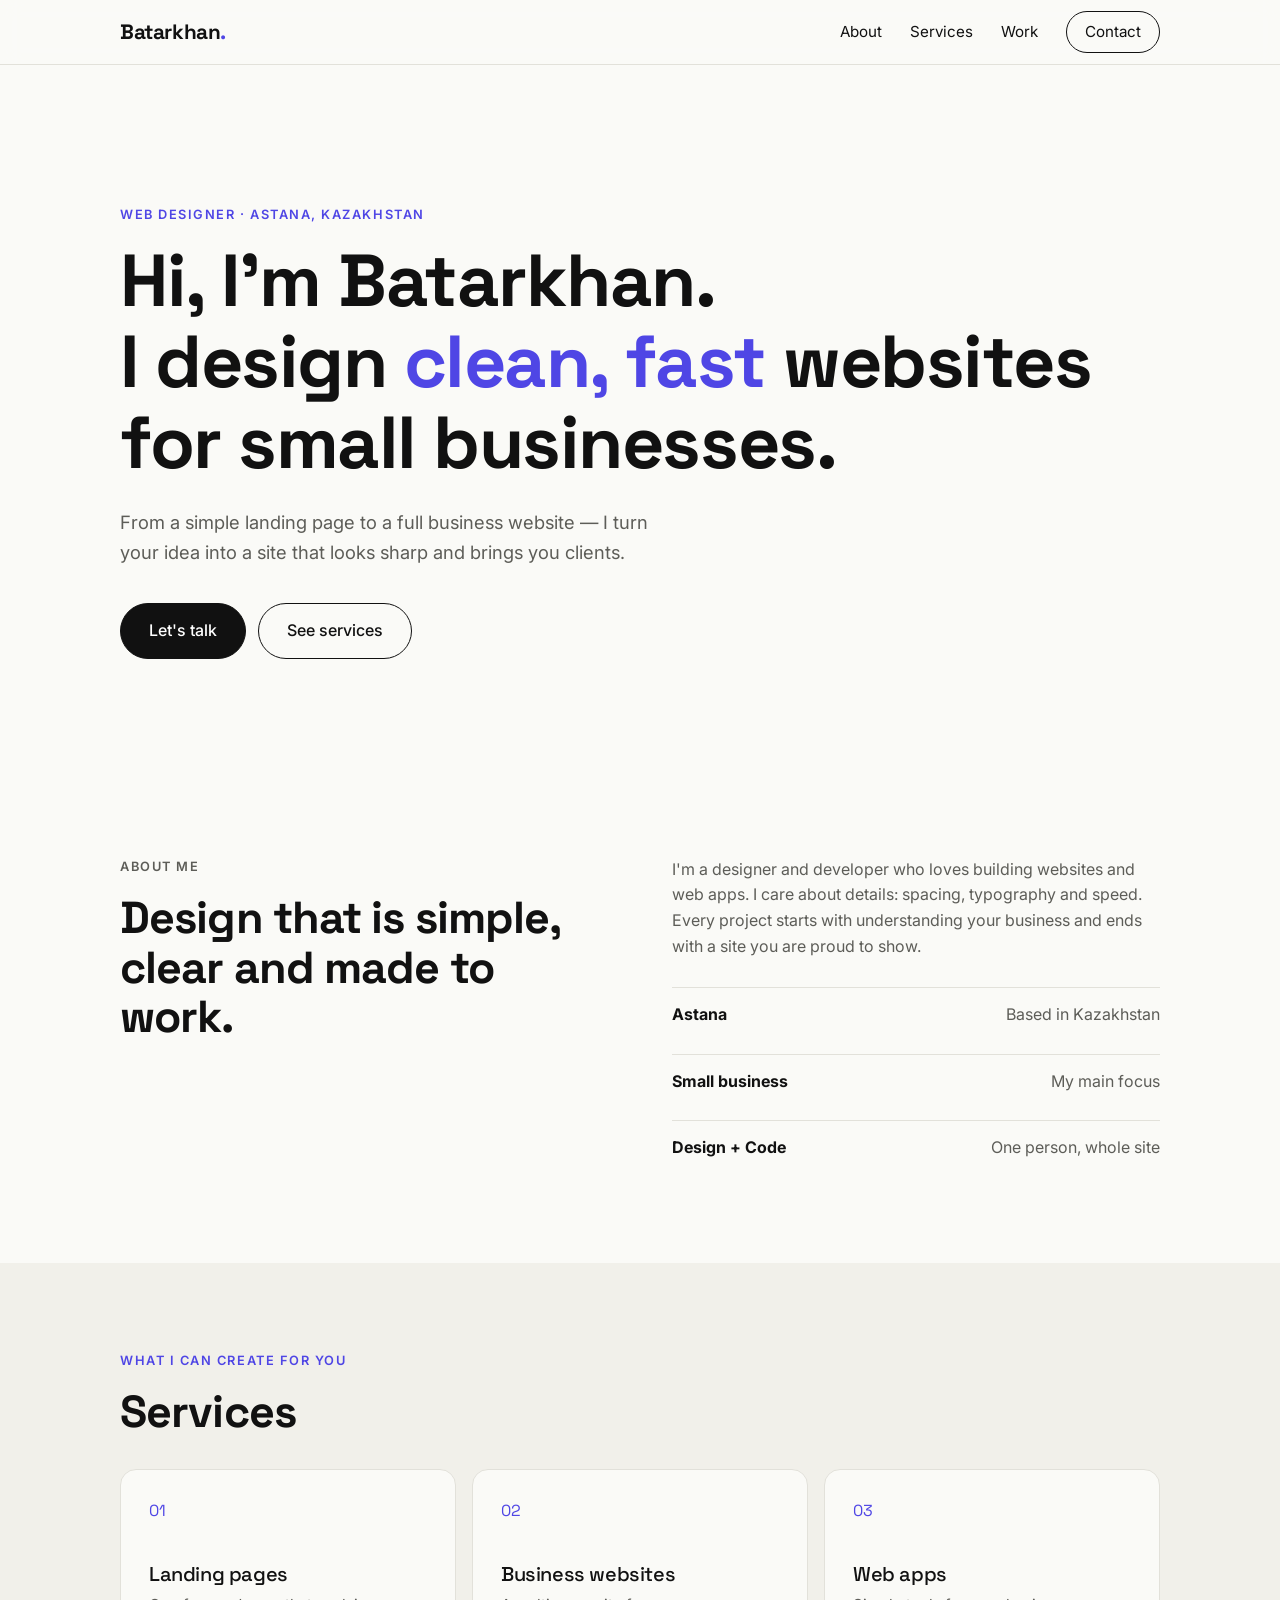
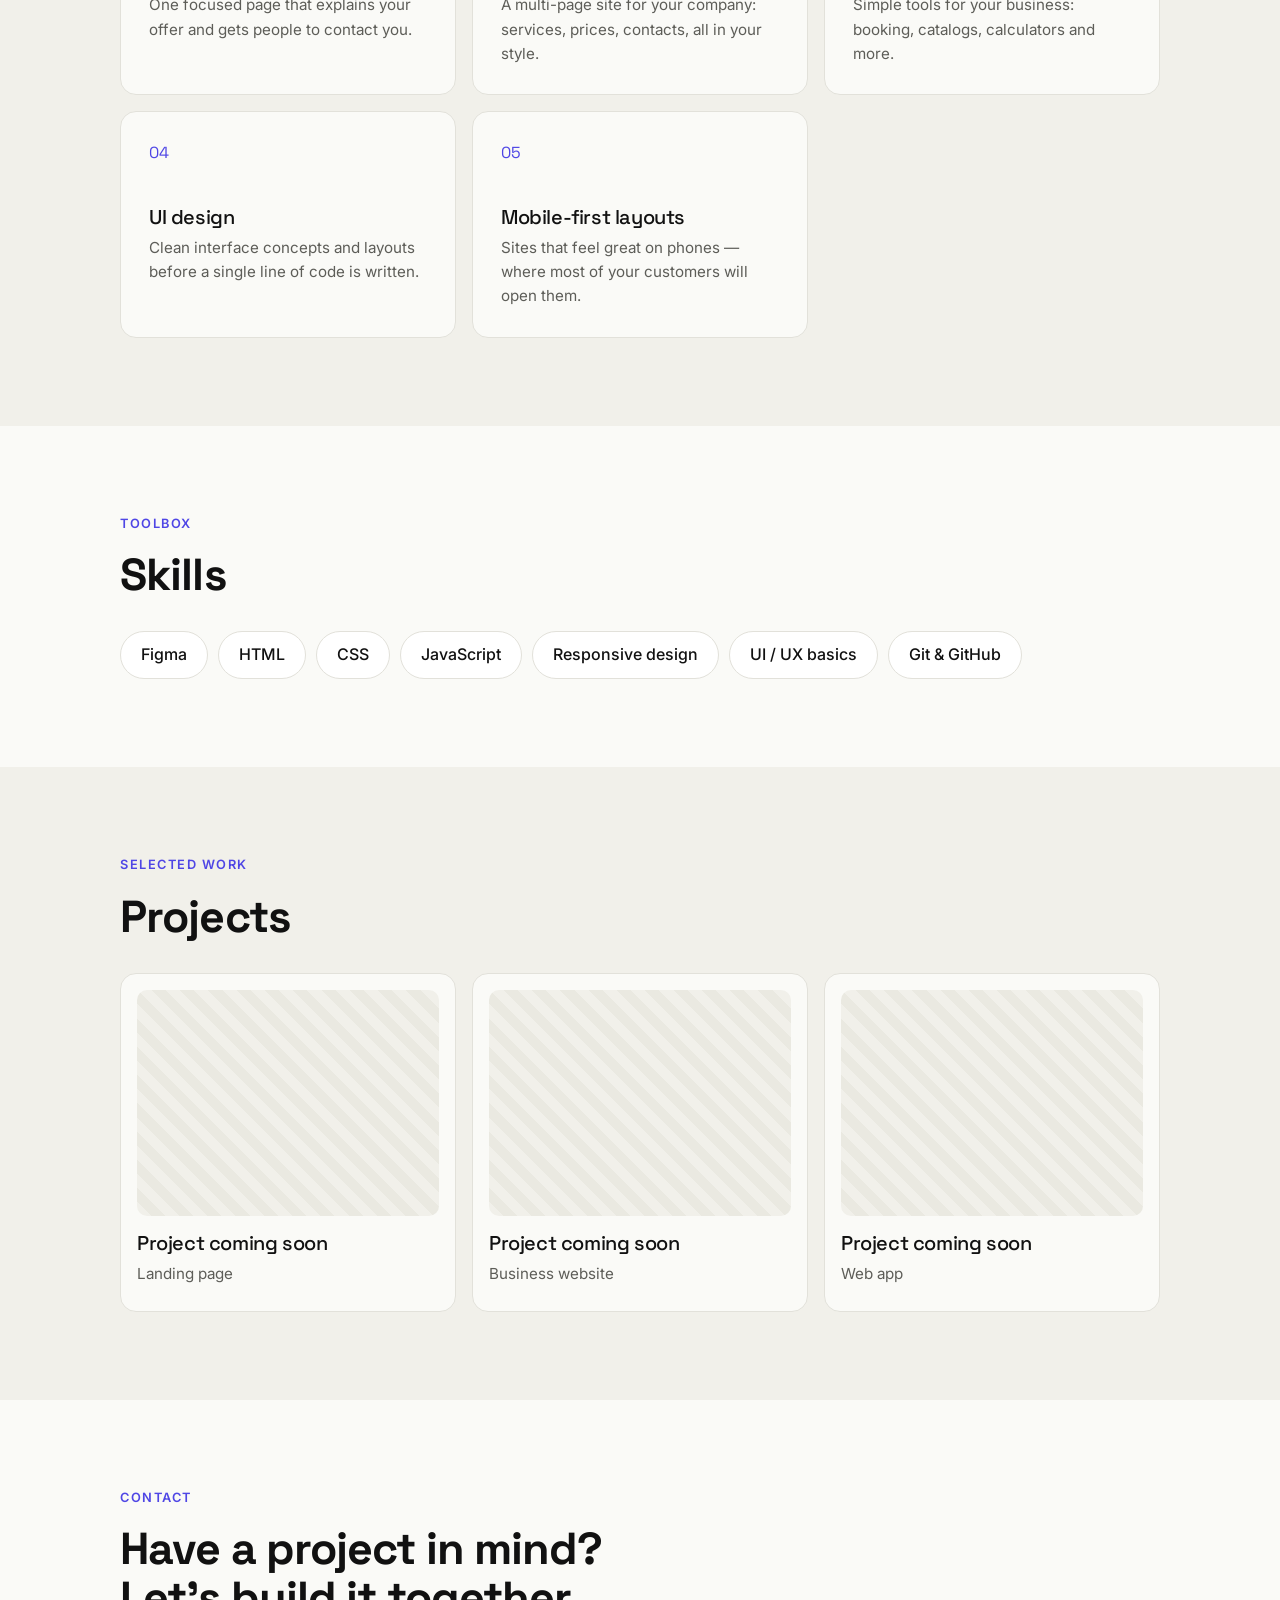
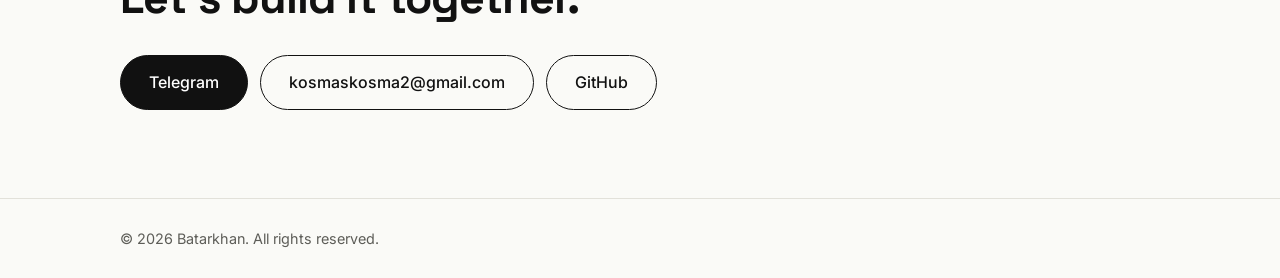
==== index.html @ ba90cd51 "Add files via upload" ====
<!DOCTYPE html>
<html lang="en">
<head>
  <meta charset="UTF-8">
  <meta name="viewport" content="width=device-width, initial-scale=1">
  <title>Batarkhan — Web Designer</title>
  <meta name="description" content="Batarkhan — web designer from Astana, Kazakhstan. Clean, fast websites for small businesses.">
  <link rel="preconnect" href="https://fonts.googleapis.com">
  <link rel="preconnect" href="https://fonts.gstatic.com" crossorigin>
  <link href="https://fonts.googleapis.com/css2?family=Inter:wght@400;500;600&family=Space+Grotesk:wght@500;700&display=swap" rel="stylesheet">
  <link rel="stylesheet" href="style.css">
</head>
<body>

  <header class="header">
    <div class="container header__inner">
      <a href="#top" class="logo">Batarkhan<span>.</span></a>
      <button class="burger" aria-label="Open menu" aria-expanded="false"><span></span><span></span></button>
      <nav class="nav" id="nav">
        <a href="#about">About</a>
        <a href="#services">Services</a>
        <a href="#work">Work</a>
        <a href="#contact" class="nav__cta">Contact</a>
      </nav>
    </div>
  </header>

  <main id="top">

    <!-- HERO -->
    <section class="hero">
      <div class="container">
        <p class="eyebrow reveal">Web designer · Astana, Kazakhstan</p>
        <h1 class="reveal">Hi, I'm Batarkhan.<br>I design <em>clean, fast</em> websites for small businesses.</h1>
        <p class="lead reveal">From a simple landing page to a full business website — I turn your idea into a site that looks sharp and brings you clients.</p>
        <div class="hero__buttons reveal">
          <a href="#contact" class="btn btn--primary">Let's talk</a>
          <a href="#services" class="btn btn--ghost">See services</a>
        </div>
      </div>
    </section>

    <!-- ABOUT -->
    <section class="section" id="about">
      <div class="container grid-2">
        <div class="reveal">
          <p class="eyebrow">About me</p>
          <h2>Design that is simple, clear and made to work.</h2>
        </div>
        <div class="reveal">
          <p>I'm a designer and developer who loves building websites and web apps. I care about details: spacing, typography and speed. Every project starts with understanding your business and ends with a site you are proud to show.</p>
          <ul class="facts">
            <li><strong>Astana</strong><span>Based in Kazakhstan</span></li>
            <li><strong>Small business</strong><span>My main focus</span></li>
            <li><strong>Design + Code</strong><span>One person, whole site</span></li>
          </ul>
        </div>
      </div>
    </section>

    <!-- SERVICES -->
    <section class="section section--alt" id="services">
      <div class="container">
        <p class="eyebrow reveal">What I can create for you</p>
        <h2 class="reveal">Services</h2>
        <div class="cards">
          <article class="card reveal"><span class="card__num">01</span><h3>Landing pages</h3><p>One focused page that explains your offer and gets people to contact you.</p></article>
          <article class="card reveal"><span class="card__num">02</span><h3>Business websites</h3><p>A multi-page site for your company: services, prices, contacts, all in your style.</p></article>
          <article class="card reveal"><span class="card__num">03</span><h3>Web apps</h3><p>Simple tools for your business: booking, catalogs, calculators and more.</p></article>
          <article class="card reveal"><span class="card__num">04</span><h3>UI design</h3><p>Clean interface concepts and layouts before a single line of code is written.</p></article>
          <article class="card reveal"><span class="card__num">05</span><h3>Mobile-first layouts</h3><p>Sites that feel great on phones — where most of your customers will open them.</p></article>
        </div>
      </div>
    </section>

    <!-- SKILLS -->
    <section class="section">
      <div class="container">
        <p class="eyebrow reveal">Toolbox</p>
        <h2 class="reveal">Skills</h2>
        <ul class="tags reveal">
          <li>Figma</li><li>HTML</li><li>CSS</li><li>JavaScript</li><li>Responsive design</li><li>UI / UX basics</li><li>Git &amp; GitHub</li>
        </ul>
      </div>
    </section>

    <!-- WORK -->
    <section class="section section--alt" id="work">
      <div class="container">
        <p class="eyebrow reveal">Selected work</p>
        <h2 class="reveal">Projects</h2>
        <div class="cards cards--work">
          <!-- TODO: replace these placeholders with real projects (image + title + link) -->
          <article class="work reveal"><div class="work__img"></div><h3>Project coming soon</h3><p>Landing page</p></article>
          <article class="work reveal"><div class="work__img"></div><h3>Project coming soon</h3><p>Business website</p></article>
          <article class="work reveal"><div class="work__img"></div><h3>Project coming soon</h3><p>Web app</p></article>
        </div>
      </div>
    </section>

    <!-- CONTACT -->
    <section class="section contact" id="contact">
      <div class="container">
        <p class="eyebrow reveal">Contact</p>
        <h2 class="reveal">Have a project in mind?<br>Let's build it together.</h2>
        <div class="contact__links reveal">
          <!-- TODO: put your real Telegram and GitHub links instead of "#" -->
          <a href="#" class="btn btn--primary">Telegram</a>
          <a href="mailto:kosmaskosma2@gmail.com" class="btn btn--ghost">kosmaskosma2@gmail.com</a>
          <a href="#" class="btn btn--ghost">GitHub</a>
        </div>
      </div>
    </section>
  </main>

  <footer class="footer">
    <div class="container">© 2026 Batarkhan. All rights reserved.</div>
  </footer>

  <script src="script.js"></script>
</body>
</html>
---- style.css ----
:root {
  --bg: #fafaf7;
  --bg-alt: #f1f0ea;
  --text: #111111;
  --muted: #5d5d58;
  --line: #e2e1da;
  --accent: #4f46e5;
  --radius: 16px;
}

* { box-sizing: border-box; margin: 0; padding: 0; }
html { scroll-behavior: smooth; scroll-padding-top: 72px; }
body {
  font-family: 'Inter', system-ui, sans-serif;
  background: var(--bg);
  color: var(--text);
  line-height: 1.6;
  -webkit-font-smoothing: antialiased;
}
a { color: inherit; text-decoration: none; }
ul { list-style: none; }

.container { width: 100%; max-width: 1080px; margin: 0 auto; padding: 0 20px; }

h1, h2, h3, .logo { font-family: 'Space Grotesk', 'Inter', sans-serif; line-height: 1.1; letter-spacing: -0.02em; }
h1 { font-size: clamp(2.2rem, 7vw, 4.6rem); font-weight: 700; }
h1 em { font-style: normal; color: var(--accent); }
h2 { font-size: clamp(1.7rem, 4.5vw, 2.8rem); font-weight: 700; margin-bottom: 32px; }
h3 { font-size: 1.25rem; font-weight: 500; margin-bottom: 8px; }

.eyebrow { font-size: .8rem; text-transform: uppercase; letter-spacing: .12em; color: var(--accent); font-weight: 600; margin-bottom: 16px; }
.lead { font-size: 1.15rem; color: var(--muted); max-width: 560px; margin-top: 24px; }

/* Header */
.header { position: sticky; top: 0; z-index: 10; background: rgba(250,250,247,.88); backdrop-filter: blur(10px); border-bottom: 1px solid var(--line); }
.header__inner { display: flex; align-items: center; justify-content: space-between; height: 64px; }
.logo { font-size: 1.3rem; font-weight: 700; }
.logo span { color: var(--accent); }
.nav { display: flex; gap: 28px; align-items: center; font-size: .95rem; }
.nav a:hover { color: var(--accent); }
.nav__cta { padding: 8px 18px; border: 1px solid var(--text); border-radius: 999px; }
.nav__cta:hover { background: var(--text); color: #fff !important; }

.burger { display: none; background: none; border: 0; width: 32px; height: 32px; cursor: pointer; position: relative; }
.burger span { position: absolute; left: 4px; right: 4px; height: 2px; background: var(--text); transition: .25s; }
.burger span:first-child { top: 11px; }
.burger span:last-child { top: 19px; }
.burger[aria-expanded="true"] span:first-child { top: 15px; transform: rotate(45deg); }
.burger[aria-expanded="true"] span:last-child { top: 15px; transform: rotate(-45deg); }

/* Buttons */
.btn { display: inline-block; padding: 14px 28px; border-radius: 999px; font-weight: 500; border: 1px solid var(--text); transition: .2s; }
.btn--primary { background: var(--text); color: #fff; }
.btn--primary:hover { background: var(--accent); border-color: var(--accent); transform: translateY(-2px); }
.btn--ghost:hover { background: var(--text); color: #fff; transform: translateY(-2px); }

/* Sections */
.hero { padding: 96px 0 80px; }
.hero__buttons { display: flex; flex-wrap: wrap; gap: 12px; margin-top: 36px; }
.section { padding: 88px 0; }
.section--alt { background: var(--bg-alt); }
.grid-2 { display: grid; gap: 32px; grid-template-columns: 1fr; }
.grid-2 h2 { margin-bottom: 0; }
.grid-2 p { color: var(--muted); }

.facts { display: grid; gap: 12px; margin-top: 28px; }
.facts li { display: flex; justify-content: space-between; gap: 12px; padding: 14px 0; border-top: 1px solid var(--line); }
.facts span { color: var(--muted); }

/* Cards */
.cards { display: grid; gap: 16px; grid-template-columns: 1fr; }
.card, .work { background: var(--bg); border: 1px solid var(--line); border-radius: var(--radius); padding: 28px; transition: .25s; }
.card:hover, .work:hover { transform: translateY(-4px); border-color: var(--accent); box-shadow: 0 12px 30px rgba(79,70,229,.08); }
.card__num { display: block; color: var(--accent); font-family: 'Space Grotesk', sans-serif; margin-bottom: 40px; }
.card p, .work p { color: var(--muted); font-size: .95rem; }
.work { padding: 16px 16px 24px; }
.work__img { aspect-ratio: 4/3; border-radius: 10px; margin-bottom: 16px; background: repeating-linear-gradient(45deg, var(--bg-alt), var(--bg-alt) 10px, #eae9e1 10px, #eae9e1 20px); }

.tags { display: flex; flex-wrap: wrap; gap: 10px; }
.tags li { padding: 10px 20px; border: 1px solid var(--line); border-radius: 999px; background: #fff; font-weight: 500; }

/* Contact */
.contact__links { display: flex; flex-wrap: wrap; gap: 12px; margin-top: 8px; }
.footer { padding: 28px 0; border-top: 1px solid var(--line); color: var(--muted); font-size: .9rem; }

/* Scroll animation */
.reveal { opacity: 0; transform: translateY(24px); transition: opacity .7s ease, transform .7s ease; }
.reveal.visible { opacity: 1; transform: none; }
@media (prefers-reduced-motion: reduce) { .reveal { opacity: 1; transform: none; transition: none; } html { scroll-behavior: auto; } }

/* Tablet+ */
@media (min-width: 720px) {
  .grid-2 { grid-template-columns: 1fr 1fr; gap: 64px; }
  .cards { grid-template-columns: repeat(2, 1fr); }
  .cards--work { grid-template-columns: repeat(3, 1fr); }
  .hero { padding: 140px 0 110px; }
}
@media (min-width: 960px) { .cards:not(.cards--work) { grid-template-columns: repeat(3, 1fr); } }

/* Mobile menu */
@media (max-width: 719px) {
  .burger { display: block; }
  .nav { position: absolute; top: 64px; left: 0; right: 0; flex-direction: column; align-items: flex-start; gap: 0; background: var(--bg); border-bottom: 1px solid var(--line); padding: 8px 20px 20px; display: none; }
  .nav.open { display: flex; }
  .nav a { padding: 12px 0; width: 100%; }
  .nav__cta { border: 0; border-radius: 0; padding: 12px 0; }
}
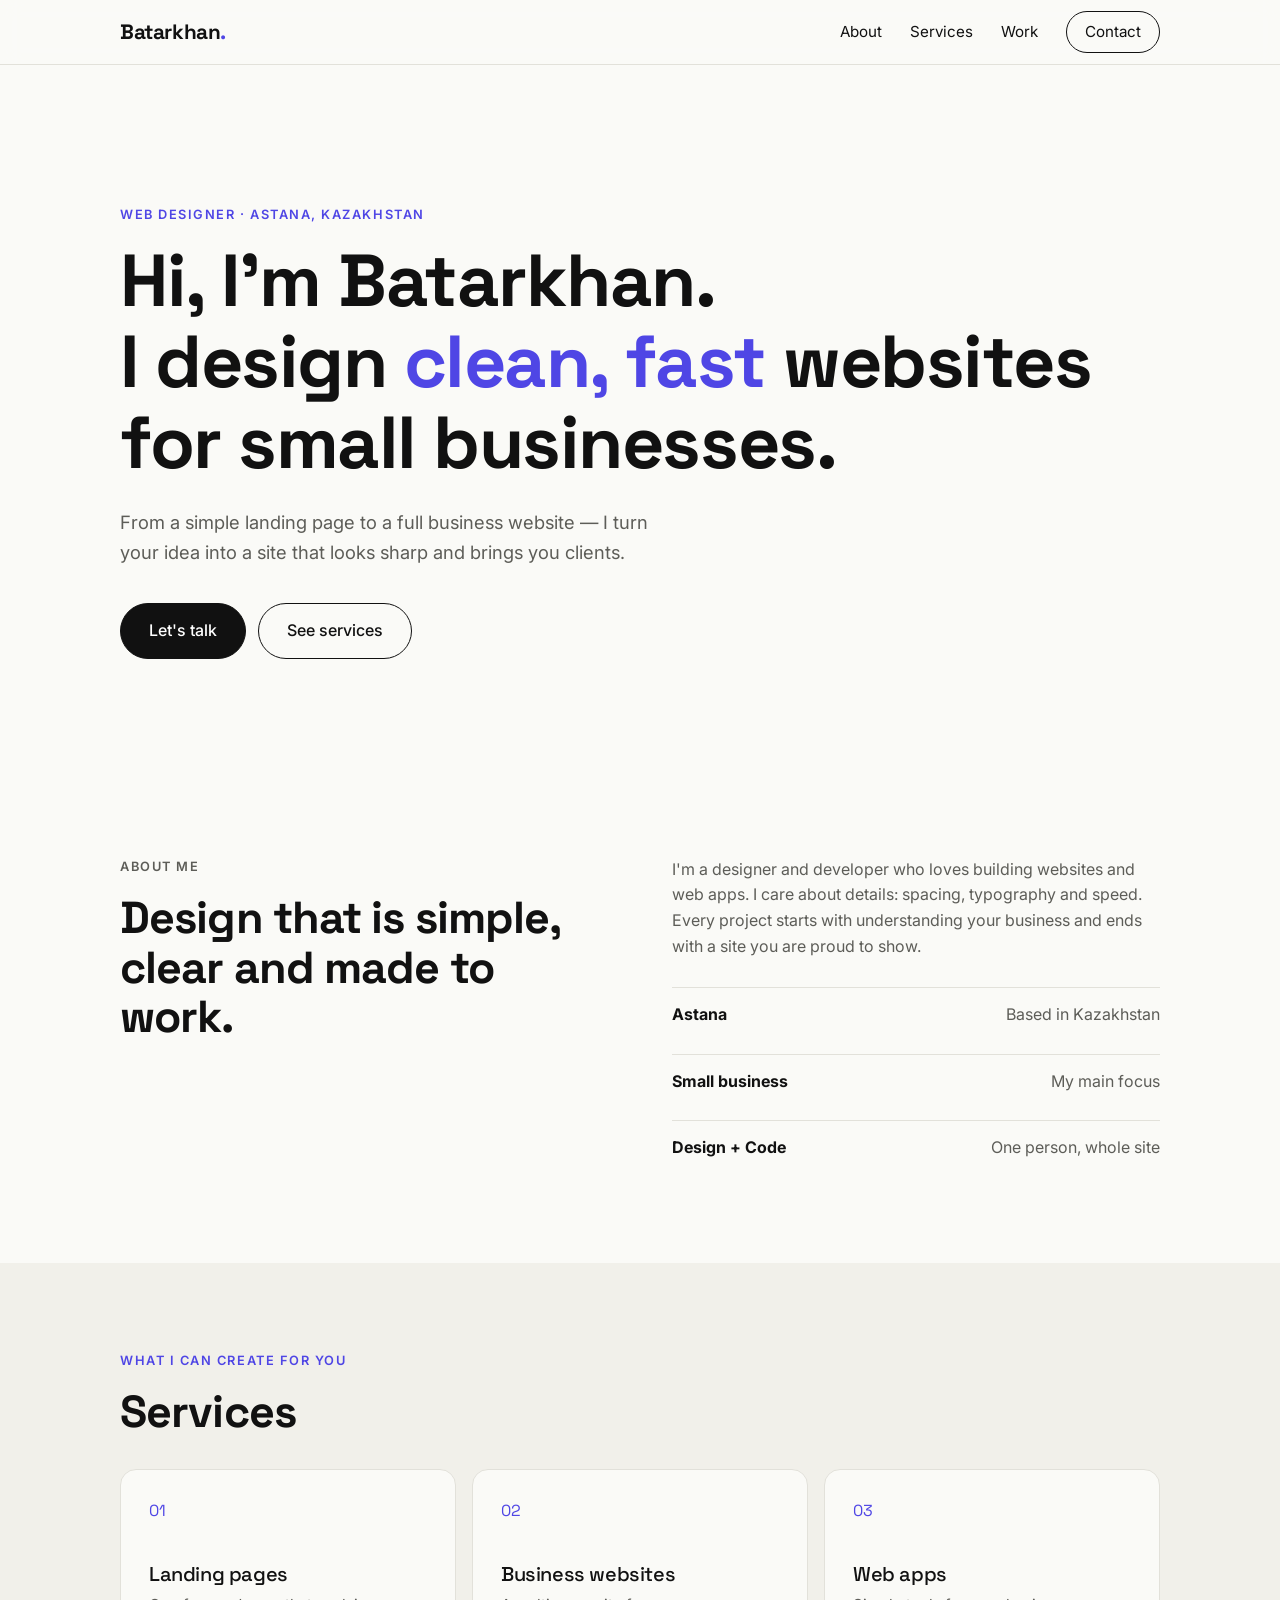
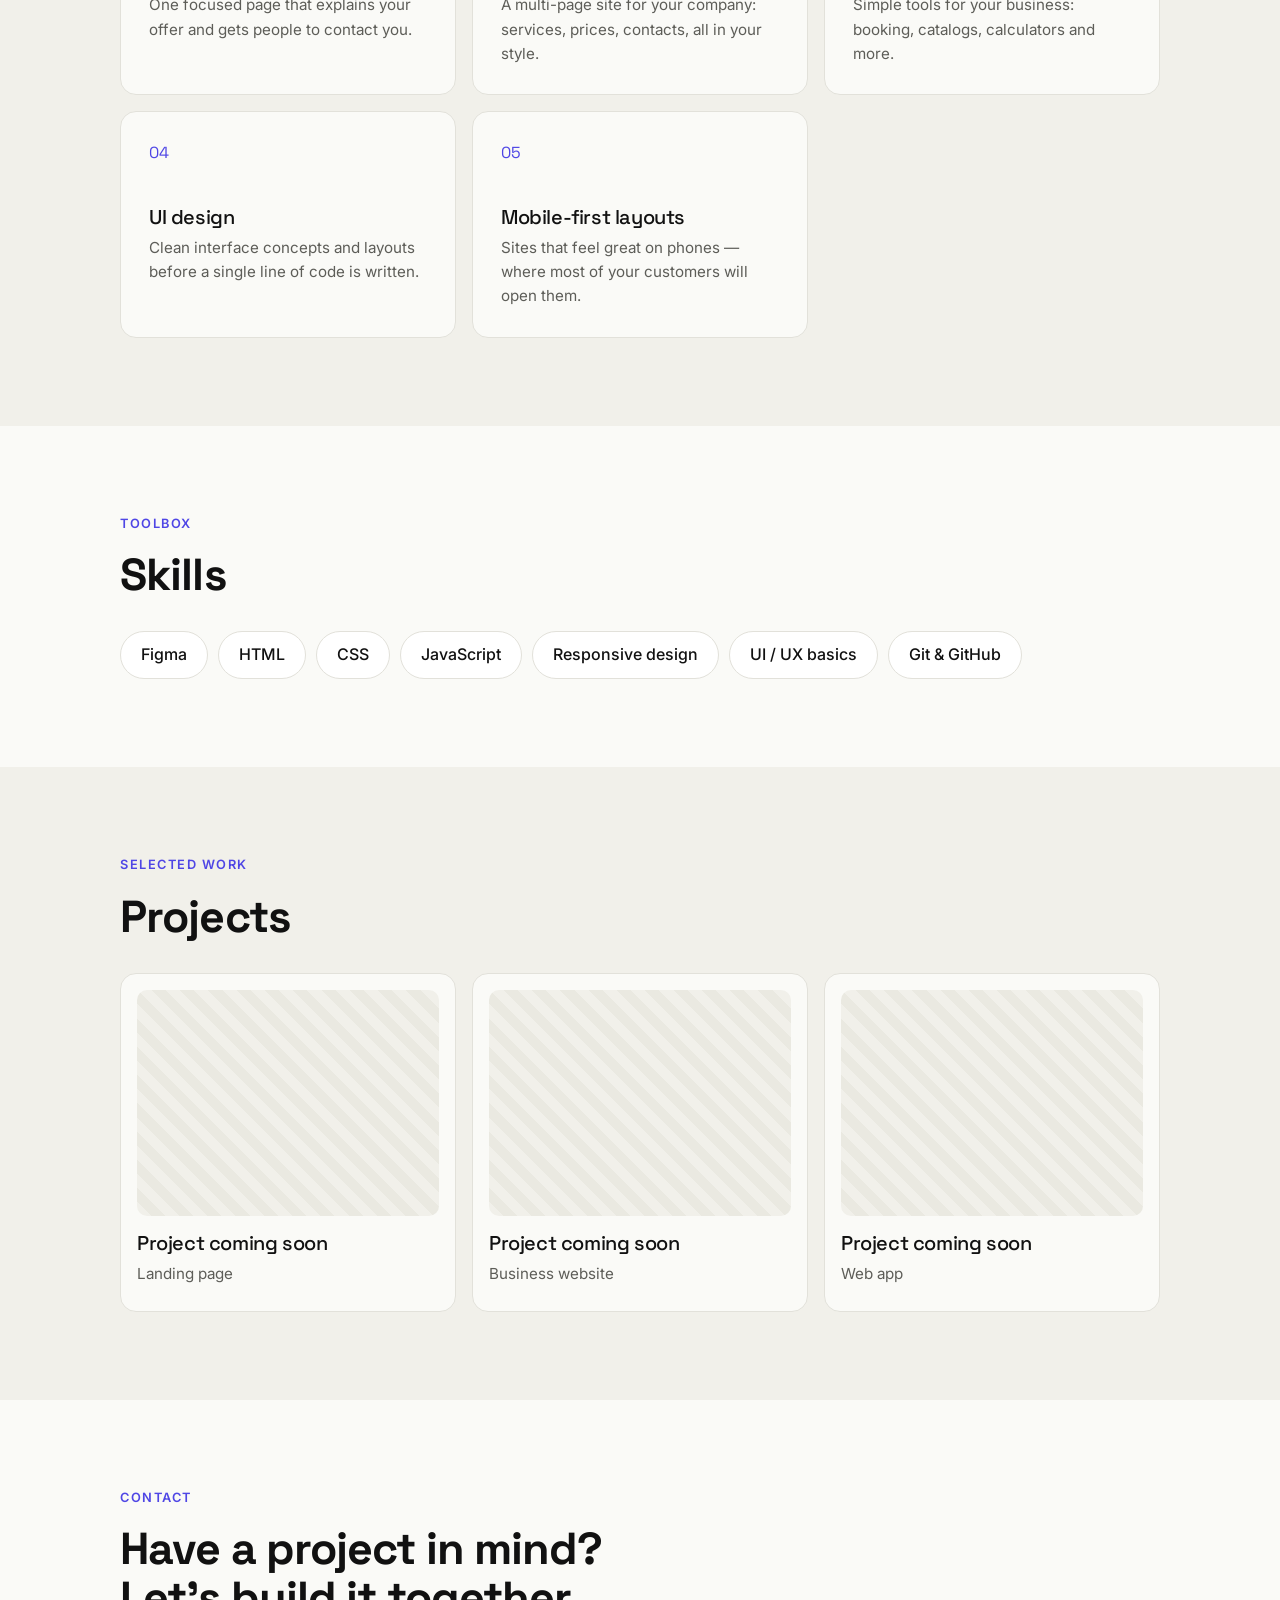
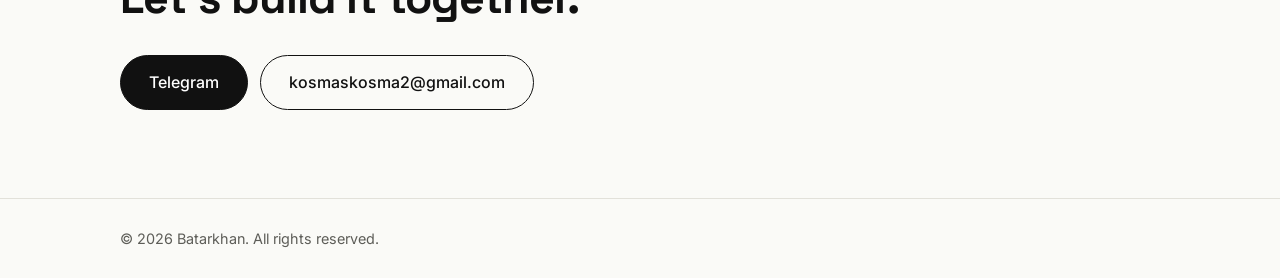
==== commit e4ad2b8e: "Update index.html" ====
--- a/index.html
+++ b/index.html
@@ -104,10 +104,8 @@
         <p class="eyebrow reveal">Contact</p>
         <h2 class="reveal">Have a project in mind?<br>Let's build it together.</h2>
         <div class="contact__links reveal">
-          <!-- TODO: put your real Telegram and GitHub links instead of "#" -->
-          <a href="#" class="btn btn--primary">Telegram</a>
+          <a href="https://t.me/mew_maw01" class="btn btn--primary" target="_blank" rel="noopener">Telegram</a>
           <a href="mailto:kosmaskosma2@gmail.com" class="btn btn--ghost">kosmaskosma2@gmail.com</a>
-          <a href="#" class="btn btn--ghost">GitHub</a>
         </div>
       </div>
     </section>
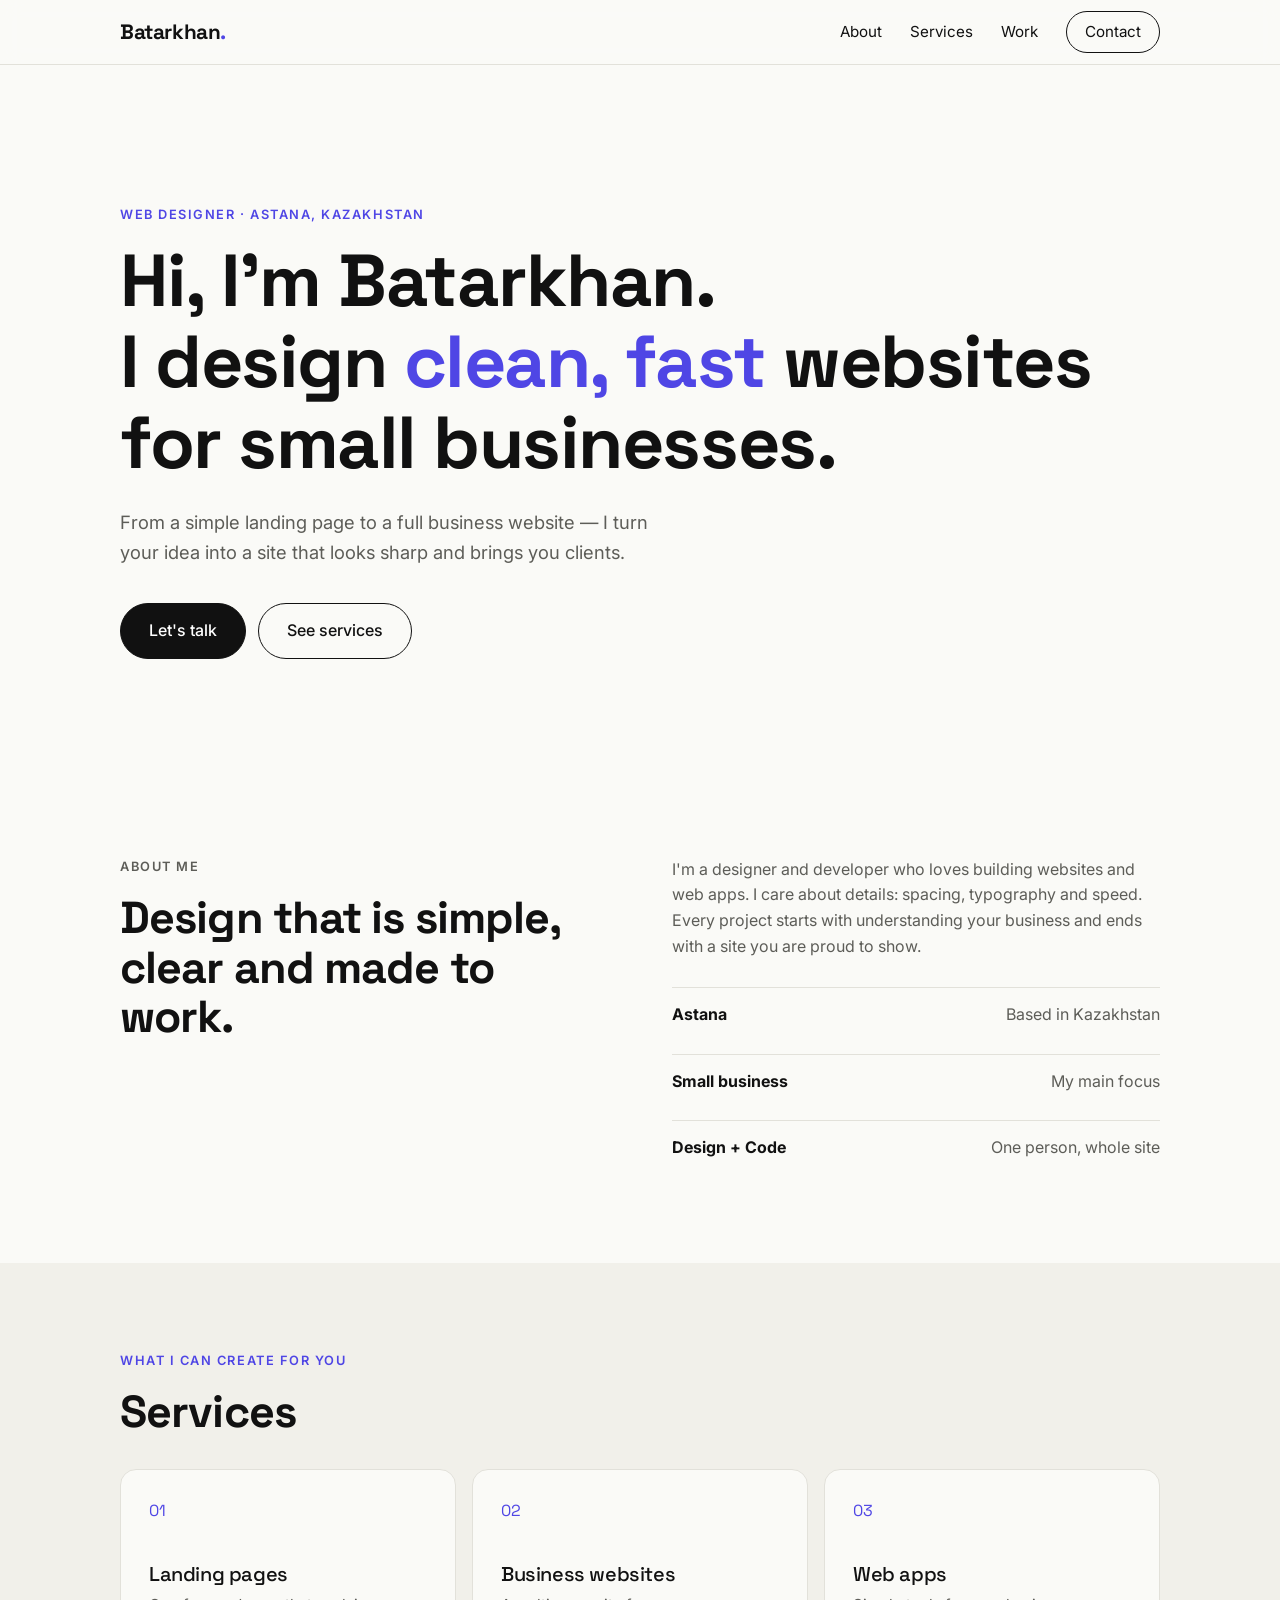
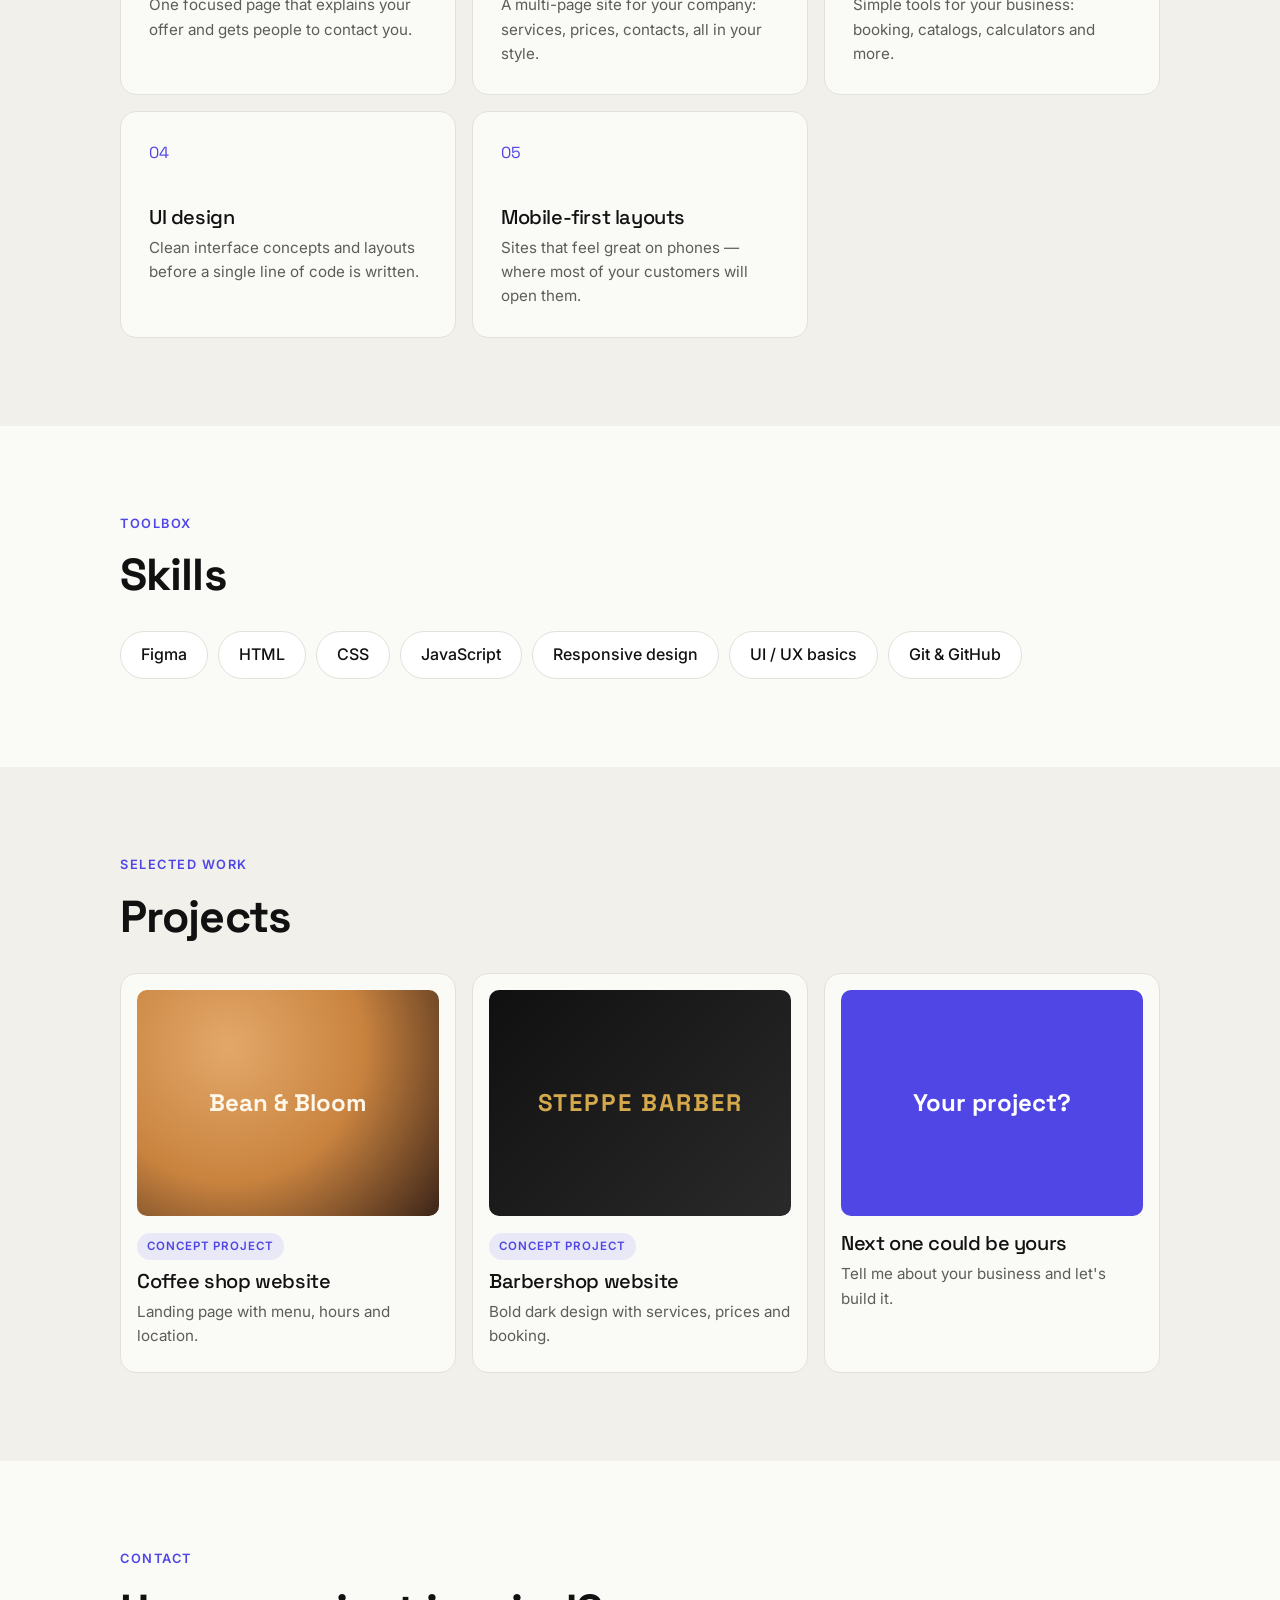
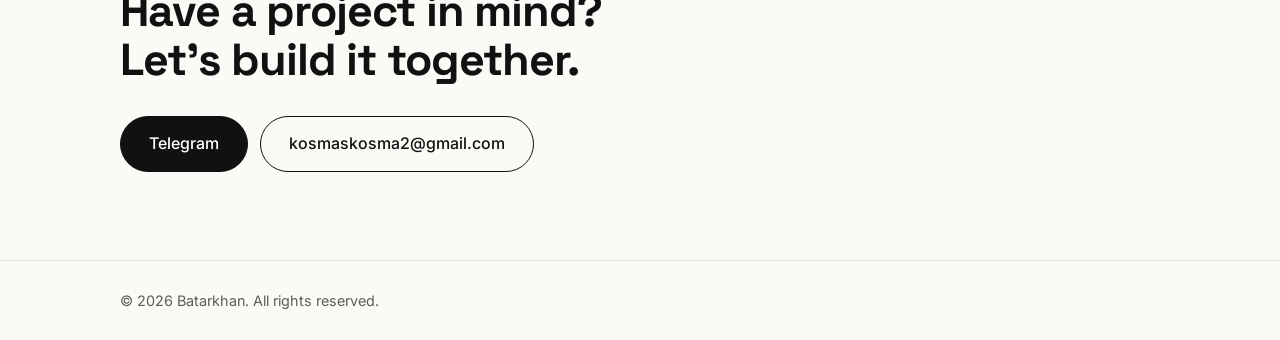
==== commit b06fe4bb: "Update index.html" ====
--- a/index.html
+++ b/index.html
@@ -90,10 +90,20 @@
         <p class="eyebrow reveal">Selected work</p>
         <h2 class="reveal">Projects</h2>
         <div class="cards cards--work">
-          <!-- TODO: replace these placeholders with real projects (image + title + link) -->
-          <article class="work reveal"><div class="work__img"></div><h3>Project coming soon</h3><p>Landing page</p></article>
-          <article class="work reveal"><div class="work__img"></div><h3>Project coming soon</h3><p>Business website</p></article>
-          <article class="work reveal"><div class="work__img"></div><h3>Project coming soon</h3><p>Web app</p></article>
+          <a class="work reveal" href="demos/coffee.html" target="_blank" rel="noopener">
+            <div class="work__img work__img--coffee"><span>Bean &amp; Bloom</span></div>
+            <span class="badge">Concept project</span>
+            <h3>Coffee shop website</h3><p>Landing page with menu, hours and location.</p>
+          </a>
+          <a class="work reveal" href="demos/barber.html" target="_blank" rel="noopener">
+            <div class="work__img work__img--barber"><span>Steppe Barber</span></div>
+            <span class="badge">Concept project</span>
+            <h3>Barbershop website</h3><p>Bold dark design with services, prices and booking.</p>
+          </a>
+          <a class="work work--cta reveal" href="#contact">
+            <div class="work__img work__img--cta"><span>Your project?</span></div>
+            <h3>Next one could be yours</h3><p>Tell me about your business and let's build it.</p>
+          </a>
         </div>
       </div>
     </section>
--- a/style.css
+++ b/style.css
@@ -76,6 +76,13 @@
 .work { padding: 16px 16px 24px; }
 .work__img { aspect-ratio: 4/3; border-radius: 10px; margin-bottom: 16px; background: repeating-linear-gradient(45deg, var(--bg-alt), var(--bg-alt) 10px, #eae9e1 10px, #eae9e1 20px); }
 
+.work { display: block; }
+.work__img { display: grid; place-items: center; font-family: 'Space Grotesk', sans-serif; font-size: 1.5rem; font-weight: 700; text-align: center; padding: 12px; }
+.work__img--coffee { background: radial-gradient(circle at 30% 25%, #e3a869, #c9833f 50%, #3b2418); color: #fff7ea; }
+.work__img--barber { background: linear-gradient(135deg, #101010, #2a2a2a); color: #d4a84b; text-transform: uppercase; letter-spacing: .08em; }
+.work__img--cta { background: var(--accent); color: #fff; }
+.badge { display: inline-block; font-size: .72rem; font-weight: 600; text-transform: uppercase; letter-spacing: .08em; color: var(--accent); background: rgba(79,70,229,.1); padding: 4px 10px; border-radius: 999px; margin-bottom: 10px; }
+
 .tags { display: flex; flex-wrap: wrap; gap: 10px; }
 .tags li { padding: 10px 20px; border: 1px solid var(--line); border-radius: 999px; background: #fff; font-weight: 500; }
 
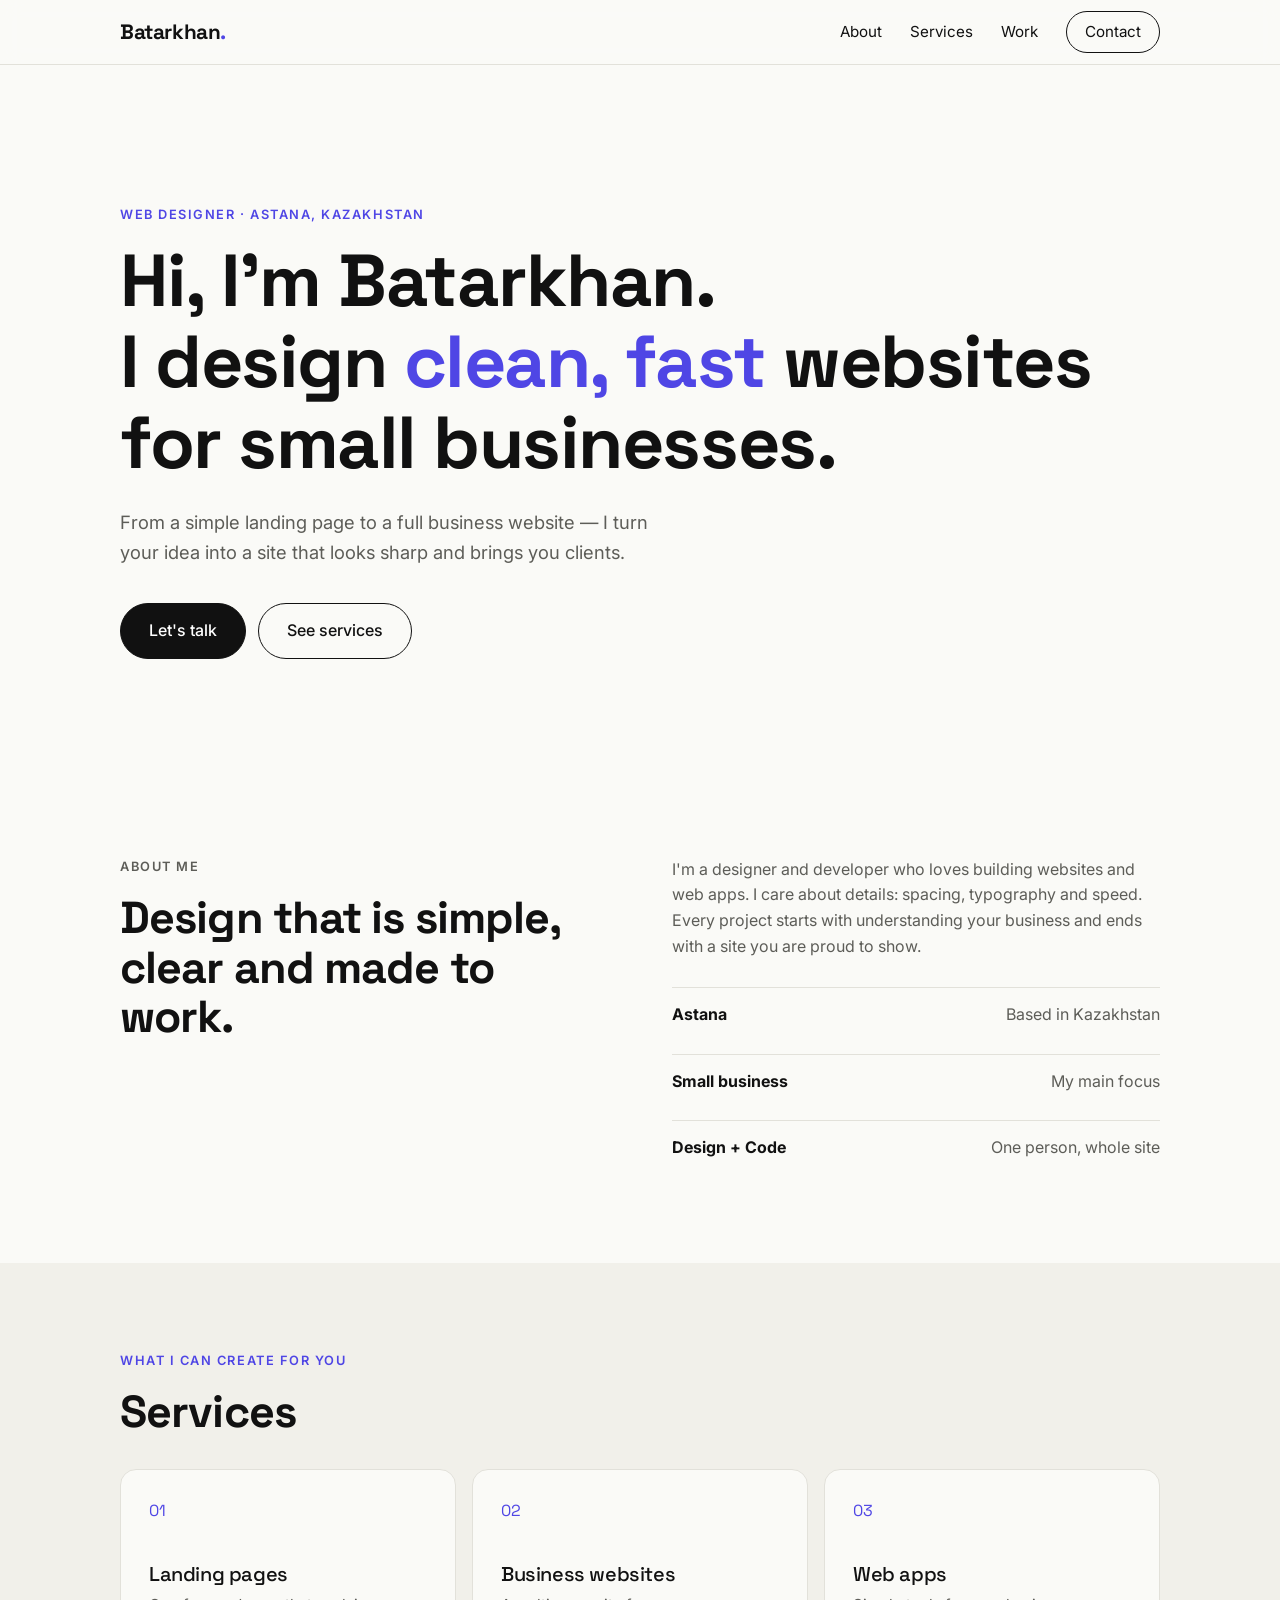
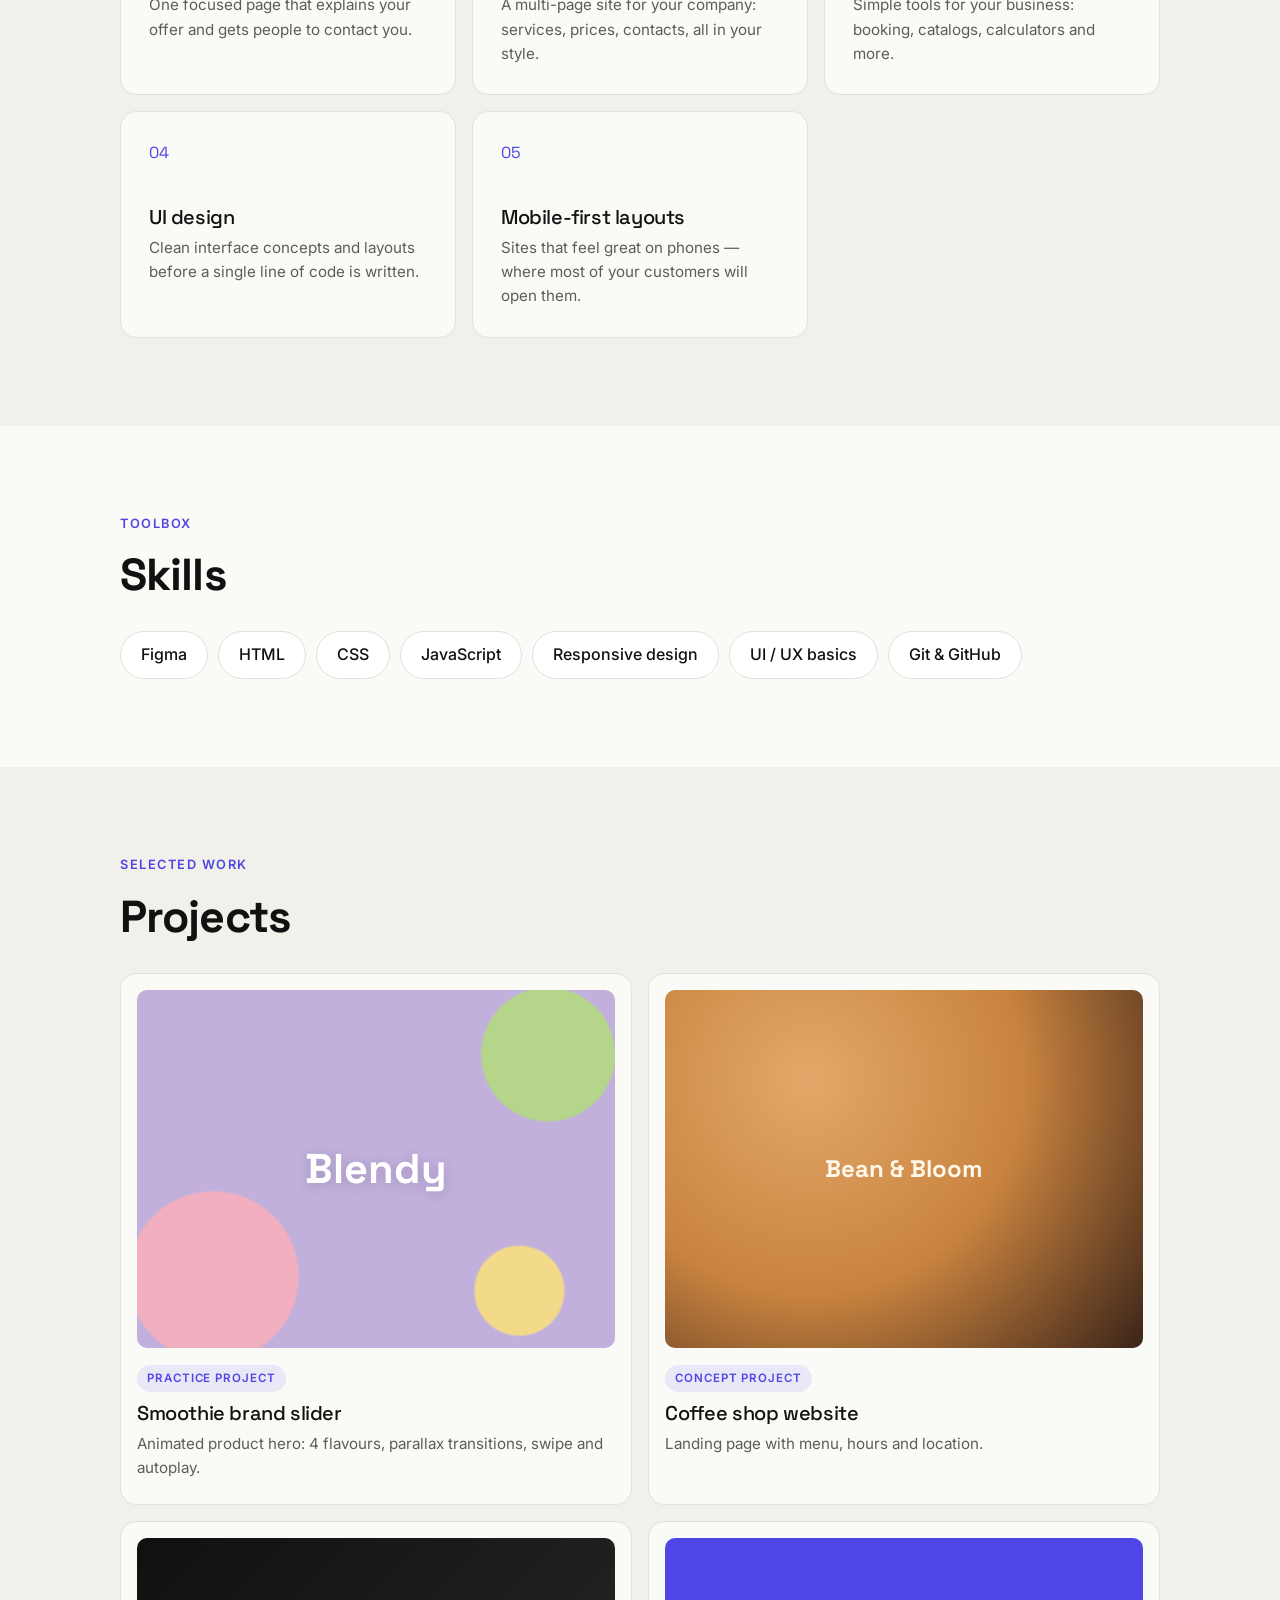
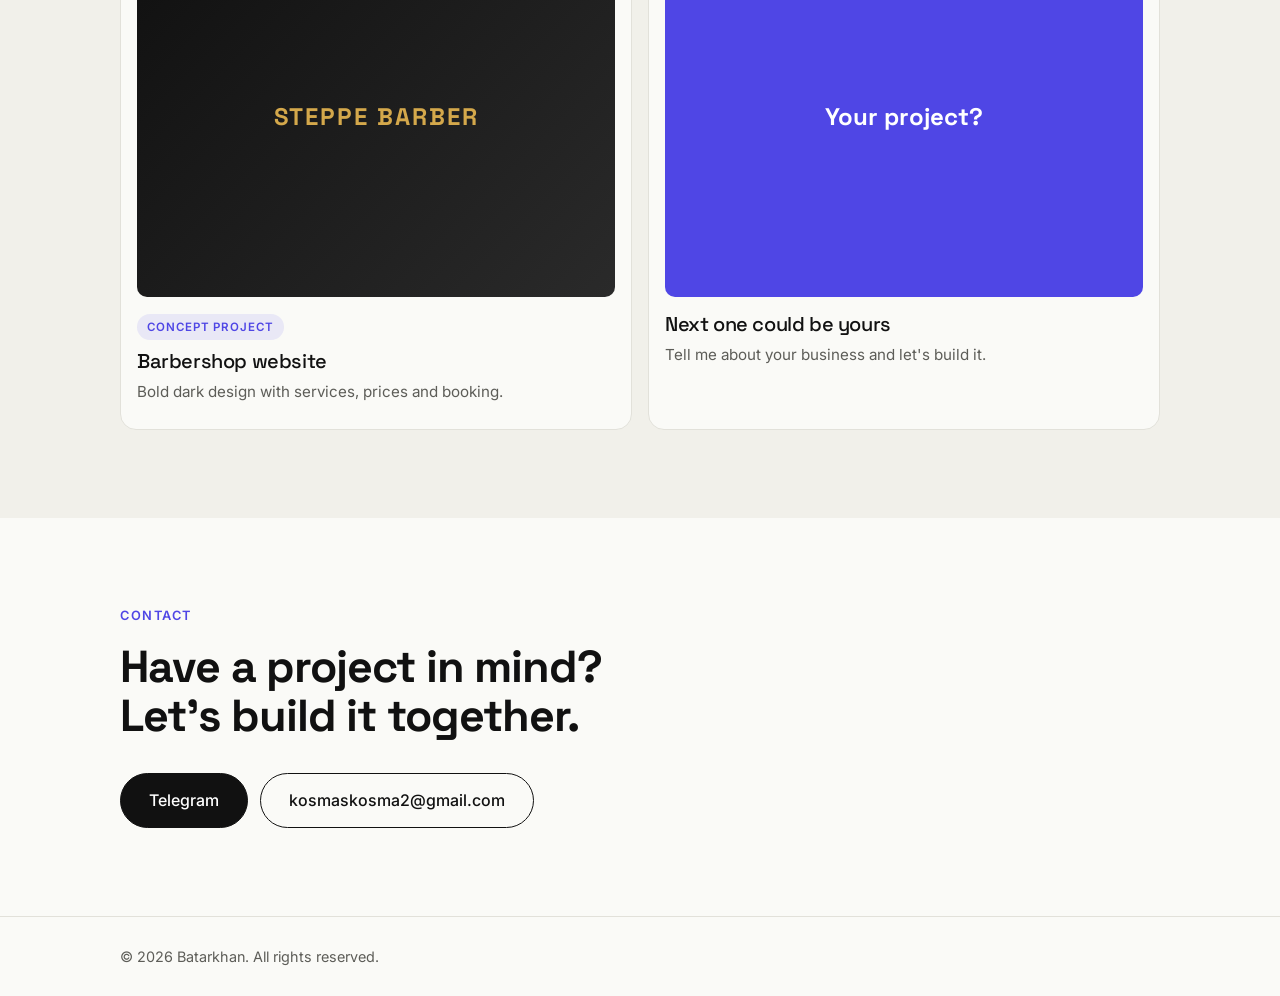
==== commit 17eade3e: "Add Blendy smoothie slider to projects" ====
--- a/index.html
+++ b/index.html
@@ -8,7 +8,7 @@
   <link rel="preconnect" href="https://fonts.googleapis.com">
   <link rel="preconnect" href="https://fonts.gstatic.com" crossorigin>
   <link href="https://fonts.googleapis.com/css2?family=Inter:wght@400;500;600&family=Space+Grotesk:wght@500;700&display=swap" rel="stylesheet">
-  <link rel="stylesheet" href="style.css">
+  <link rel="stylesheet" href="style.css?v=3">
 </head>
 <body>
 
@@ -90,6 +90,11 @@
         <p class="eyebrow reveal">Selected work</p>
         <h2 class="reveal">Projects</h2>
         <div class="cards cards--work">
+          <a class="work reveal" href="https://batyrhan01.github.io/blendy-smoothie/" target="_blank" rel="noopener">
+            <div class="work__img work__img--blendy"><span>Blendy</span></div>
+            <span class="badge">Practice project</span>
+            <h3>Smoothie brand slider</h3><p>Animated product hero: 4 flavours, parallax transitions, swipe and autoplay.</p>
+          </a>
           <a class="work reveal" href="demos/coffee.html" target="_blank" rel="noopener">
             <div class="work__img work__img--coffee"><span>Bean &amp; Bloom</span></div>
             <span class="badge">Concept project</span>
--- a/style.css
+++ b/style.css
@@ -80,6 +80,14 @@
 .work__img { display: grid; place-items: center; font-family: 'Space Grotesk', sans-serif; font-size: 1.5rem; font-weight: 700; text-align: center; padding: 12px; }
 .work__img--coffee { background: radial-gradient(circle at 30% 25%, #e3a869, #c9833f 50%, #3b2418); color: #fff7ea; }
 .work__img--barber { background: linear-gradient(135deg, #101010, #2a2a2a); color: #d4a84b; text-transform: uppercase; letter-spacing: .08em; }
+.work__img--blendy {
+  background:
+    radial-gradient(circle at 16% 80%, #F2AFC0 0 17%, transparent 17.5%),
+    radial-gradient(circle at 86% 18%, #B4D58A 0 13%, transparent 13.5%),
+    radial-gradient(circle at 80% 84%, #F3DA8A 0 9%, transparent 9.5%),
+    #C2B0DC;
+  color: #fff; font-size: 2.6rem; text-shadow: 0 2px 12px rgba(60,40,80,.2);
+}
 .work__img--cta { background: var(--accent); color: #fff; }
 .badge { display: inline-block; font-size: .72rem; font-weight: 600; text-transform: uppercase; letter-spacing: .08em; color: var(--accent); background: rgba(79,70,229,.1); padding: 4px 10px; border-radius: 999px; margin-bottom: 10px; }
 
@@ -99,7 +107,7 @@
 @media (min-width: 720px) {
   .grid-2 { grid-template-columns: 1fr 1fr; gap: 64px; }
   .cards { grid-template-columns: repeat(2, 1fr); }
-  .cards--work { grid-template-columns: repeat(3, 1fr); }
+  .cards--work { grid-template-columns: repeat(2, 1fr); }
   .hero { padding: 140px 0 110px; }
 }
 @media (min-width: 960px) { .cards:not(.cards--work) { grid-template-columns: repeat(3, 1fr); } }
